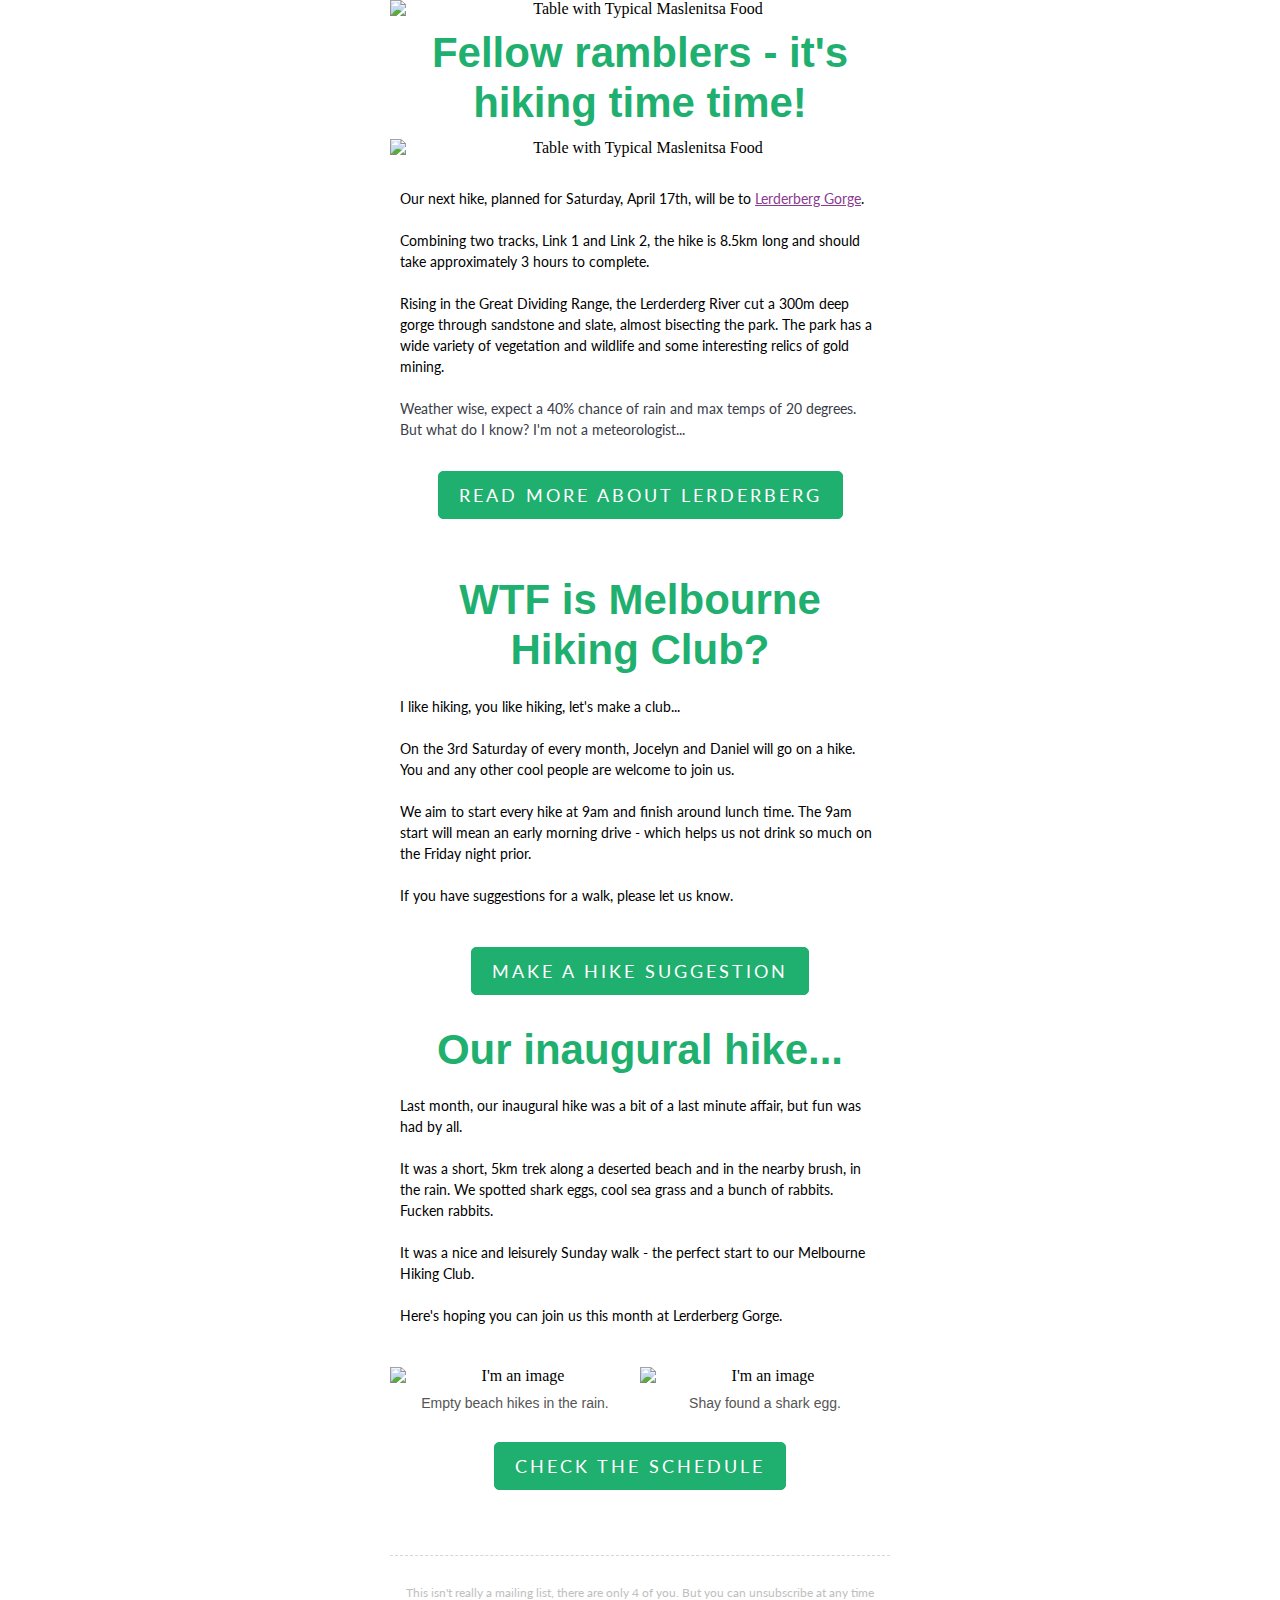
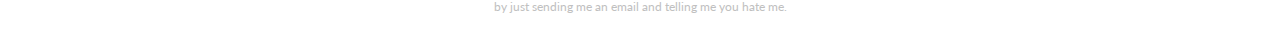
==== hiking-club-template.html @ 8a4d0913 "initial commit" ====
<!DOCTYPE html PUBLIC "-//W3C//DTD XHTML 1.0 Transitional //EN" "http://www.w3.org/TR/xhtml1/DTD/xhtml1-transitional.dtd">

<html xmlns="http://www.w3.org/1999/xhtml" xmlns:o="urn:schemas-microsoft-com:office:office" xmlns:v="urn:schemas-microsoft-com:vml">
<head>
<!--[if gte mso 9]><xml><o:OfficeDocumentSettings><o:AllowPNG/><o:PixelsPerInch>96</o:PixelsPerInch></o:OfficeDocumentSettings></xml><![endif]-->
<meta content="text/html; charset=utf-8" http-equiv="Content-Type"/>
<meta content="width=device-width" name="viewport"/>
<!--[if !mso]><!-->
<meta content="IE=edge" http-equiv="X-UA-Compatible"/>
<!--<![endif]-->
<title></title>
<!--[if !mso]><!-->
<link href="https://fonts.googleapis.com/css?family=Abril+Fatface" rel="stylesheet" type="text/css"/>
<link href="https://fonts.googleapis.com/css?family=Alegreya" rel="stylesheet" type="text/css"/>
<link href="https://fonts.googleapis.com/css?family=Arvo" rel="stylesheet" type="text/css"/>
<link href="https://fonts.googleapis.com/css?family=Cabin" rel="stylesheet" type="text/css"/>
<link href="https://fonts.googleapis.com/css?family=Merriweather" rel="stylesheet" type="text/css"/>
<link href="https://fonts.googleapis.com/css?family=Cormorant+Garamond" rel="stylesheet" type="text/css"/>
<link href="https://fonts.googleapis.com/css?family=Shrikhand" rel="stylesheet" type="text/css"/>
<link href="https://fonts.googleapis.com/css?family=Droid+Serif" rel="stylesheet" type="text/css"/>
<link href="https://fonts.googleapis.com/css?family=Lato" rel="stylesheet" type="text/css"/>
<link href="https://fonts.googleapis.com/css2?family=Satisfy&amp;display=swap" rel="stylesheet" type="text/css"/>
<link href="https://fonts.googleapis.com/css?family=Bitter" rel="stylesheet" type="text/css"/>
<link href="https://fonts.googleapis.com/css?family=Roboto+Slab" rel="stylesheet" type="text/css"/>
<!--<![endif]-->
<style type="text/css">
		body {
			margin: 0;
			padding: 0;
		}

		table,
		td,
		tr {
			vertical-align: top;
			border-collapse: collapse;
		}

		* {
			line-height: inherit;
		}

		a[x-apple-data-detectors=true] {
			color: inherit !important;
			text-decoration: none !important;
		}
	</style>
<style id="media-query" type="text/css">
		@media (max-width: 520px) {

			.block-grid,
			.col {
				min-width: 320px !important;
				max-width: 100% !important;
				display: block !important;
			}

			.block-grid {
				width: 100% !important;
			}

			.col {
				width: 100% !important;
			}

			.col_cont {
				margin: 0 auto;
			}

			img.fullwidth,
			img.fullwidthOnMobile {
				max-width: 100% !important;
			}

			.no-stack .col {
				min-width: 0 !important;
				display: table-cell !important;
			}

			.no-stack.two-up .col {
				width: 50% !important;
			}

			.no-stack .col.num2 {
				width: 16.6% !important;
			}

			.no-stack .col.num3 {
				width: 25% !important;
			}

			.no-stack .col.num4 {
				width: 33% !important;
			}

			.no-stack .col.num5 {
				width: 41.6% !important;
			}

			.no-stack .col.num6 {
				width: 50% !important;
			}

			.no-stack .col.num7 {
				width: 58.3% !important;
			}

			.no-stack .col.num8 {
				width: 66.6% !important;
			}

			.no-stack .col.num9 {
				width: 75% !important;
			}

			.no-stack .col.num10 {
				width: 83.3% !important;
			}

			.video-block {
				max-width: none !important;
			}

			.mobile_hide {
				min-height: 0px;
				max-height: 0px;
				max-width: 0px;
				display: none;
				overflow: hidden;
				font-size: 0px;
			}

			.desktop_hide {
				display: block !important;
				max-height: none !important;
			}
		}
	</style>
<style id="icon-media-query" type="text/css">
		@media (max-width: 520px) {
			.icons-inner {
				text-align: center;
			}

			.icons-inner td {
				margin: 0 auto;
			}
		}
	</style>
</head>
<body class="clean-body" style="margin: 0; padding: 0; -webkit-text-size-adjust: 100%; background-color: #FFFFFF;">
<!--[if IE]><div class="ie-browser"><![endif]-->
<table bgcolor="#FFFFFF" cellpadding="0" cellspacing="0" class="nl-container" role="presentation" style="table-layout: fixed; vertical-align: top; min-width: 320px; border-spacing: 0; border-collapse: collapse; mso-table-lspace: 0pt; mso-table-rspace: 0pt; background-color: #FFFFFF; width: 100%;" valign="top" width="100%">
<tbody>
<tr style="vertical-align: top;" valign="top">
<td style="word-break: break-word; vertical-align: top;" valign="top">
<!--[if (mso)|(IE)]><table width="100%" cellpadding="0" cellspacing="0" border="0"><tr><td align="center" style="background-color:#FFFFFF"><![endif]-->
<div style="background-color:#ffffff;">
<div class="block-grid" style="min-width: 320px; max-width: 500px; overflow-wrap: break-word; word-wrap: break-word; word-break: break-word; Margin: 0 auto; background-color: transparent;">
<div style="border-collapse: collapse;display: table;width: 100%;background-color:transparent;">
<!--[if (mso)|(IE)]><table width="100%" cellpadding="0" cellspacing="0" border="0" style="background-color:#ffffff;"><tr><td align="center"><table cellpadding="0" cellspacing="0" border="0" style="width:500px"><tr class="layout-full-width" style="background-color:transparent"><![endif]-->
<!--[if (mso)|(IE)]><td align="center" width="500" style="background-color:transparent;width:500px; border-top: 0px solid transparent; border-left: 0px solid transparent; border-bottom: 0px solid transparent; border-right: 0px solid transparent;" valign="top"><table width="100%" cellpadding="0" cellspacing="0" border="0"><tr><td style="padding-right: 0px; padding-left: 0px; padding-top:0px; padding-bottom:0px;"><![endif]-->
<div class="col num12" style="min-width: 320px; max-width: 500px; display: table-cell; vertical-align: top; width: 500px;">
<div class="col_cont" style="width:100% !important;">
<!--[if (!mso)&(!IE)]><!-->
<div style="border-top:0px solid transparent; border-left:0px solid transparent; border-bottom:0px solid transparent; border-right:0px solid transparent; padding-top:0px; padding-bottom:0px; padding-right: 0px; padding-left: 0px;">
<!--<![endif]-->
<div align="center" class="img-container center autowidth" style="padding-right: 0px;padding-left: 0px;">
<!--[if mso]><table width="100%" cellpadding="0" cellspacing="0" border="0"><tr style="line-height:0px"><td style="padding-right: 0px;padding-left: 0px;" align="center"><![endif]--><img align="center" alt="Table with Typical Maslenitsa Food" border="0" class="center autowidth" src="images/64b2d874-b4c6-44ac-9b18-9623441b4662.png" style="text-decoration: none; -ms-interpolation-mode: bicubic; height: auto; border: 0; width: 100%; max-width: 500px; display: block;" title="Table with Typical Maslenitsa Food" width="500"/>
<!--[if mso]></td></tr></table><![endif]-->
</div>
<table cellpadding="0" cellspacing="0" role="presentation" style="table-layout: fixed; vertical-align: top; border-spacing: 0; border-collapse: collapse; mso-table-lspace: 0pt; mso-table-rspace: 0pt;" valign="top" width="100%">
<tr style="vertical-align: top;" valign="top">
<td align="center" style="word-break: break-word; vertical-align: top; padding-bottom: 10px; padding-left: 10px; padding-right: 10px; padding-top: 10px; text-align: center; width: 100%;" valign="top" width="100%">
<h1 style="color:#1faf6f;direction:ltr;font-family:'Helvetica Neue', Helvetica, Arial, sans-serif;font-size:42px;font-weight:normal;letter-spacing:normal;line-height:120%;text-align:center;margin-top:0;margin-bottom:0;"><strong>Fellow ramblers - it's hiking time time! </strong></h1>
</td>
</tr>
</table>
<!--[if (!mso)&(!IE)]><!-->
</div>
<!--<![endif]-->
</div>
</div>
<!--[if (mso)|(IE)]></td></tr></table><![endif]-->
<!--[if (mso)|(IE)]></td></tr></table></td></tr></table><![endif]-->
</div>
</div>
</div>
<div style="background-color:#ffffff;">
<div class="block-grid" style="min-width: 320px; max-width: 500px; overflow-wrap: break-word; word-wrap: break-word; word-break: break-word; Margin: 0 auto; background-color: transparent;">
<div style="border-collapse: collapse;display: table;width: 100%;background-color:transparent;">
<!--[if (mso)|(IE)]><table width="100%" cellpadding="0" cellspacing="0" border="0" style="background-color:#ffffff;"><tr><td align="center"><table cellpadding="0" cellspacing="0" border="0" style="width:500px"><tr class="layout-full-width" style="background-color:transparent"><![endif]-->
<!--[if (mso)|(IE)]><td align="center" width="500" style="background-color:transparent;width:500px; border-top: 0px solid transparent; border-left: 0px solid transparent; border-bottom: 0px solid transparent; border-right: 0px solid transparent;" valign="top"><table width="100%" cellpadding="0" cellspacing="0" border="0"><tr><td style="padding-right: 0px; padding-left: 0px; padding-top:0px; padding-bottom:0px;"><![endif]-->
<div class="col num12" style="min-width: 320px; max-width: 500px; display: table-cell; vertical-align: top; width: 500px;">
<div class="col_cont" style="width:100% !important;">
<!--[if (!mso)&(!IE)]><!-->
<div style="border-top:0px solid transparent; border-left:0px solid transparent; border-bottom:0px solid transparent; border-right:0px solid transparent; padding-top:0px; padding-bottom:0px; padding-right: 0px; padding-left: 0px;">
<!--<![endif]-->
<div align="center" class="img-container center autowidth" style="padding-right: 0px;padding-left: 0px;">
<!--[if mso]><table width="100%" cellpadding="0" cellspacing="0" border="0"><tr style="line-height:0px"><td style="padding-right: 0px;padding-left: 0px;" align="center"><![endif]--><img align="center" alt="Table with Typical Maslenitsa Food" border="0" class="center autowidth" src="images/lerderberg.jpeg" style="text-decoration: none; -ms-interpolation-mode: bicubic; height: auto; border: 0; width: 100%; max-width: 500px; display: block;" title="Table with Typical Maslenitsa Food" width="500"/>
<!--[if mso]></td></tr></table><![endif]-->
</div>
<table border="0" cellpadding="0" cellspacing="0" class="divider" role="presentation" style="table-layout: fixed; vertical-align: top; border-spacing: 0; border-collapse: collapse; mso-table-lspace: 0pt; mso-table-rspace: 0pt; min-width: 100%; -ms-text-size-adjust: 100%; -webkit-text-size-adjust: 100%;" valign="top" width="100%">
<tbody>
<tr style="vertical-align: top;" valign="top">
<td class="divider_inner" style="word-break: break-word; vertical-align: top; min-width: 100%; -ms-text-size-adjust: 100%; -webkit-text-size-adjust: 100%; padding-top: 0px; padding-right: 0px; padding-bottom: 0px; padding-left: 0px;" valign="top">
<table align="center" border="0" cellpadding="0" cellspacing="0" class="divider_content" height="20" role="presentation" style="table-layout: fixed; vertical-align: top; border-spacing: 0; border-collapse: collapse; mso-table-lspace: 0pt; mso-table-rspace: 0pt; border-top: 1px solid transparent; height: 20px; width: 100%;" valign="top" width="100%">
<tbody>
<tr style="vertical-align: top;" valign="top">
<td height="20" style="word-break: break-word; vertical-align: top; -ms-text-size-adjust: 100%; -webkit-text-size-adjust: 100%;" valign="top"><span></span></td>
</tr>
</tbody>
</table>
</td>
</tr>
</tbody>
</table>
<!--[if mso]><table width="100%" cellpadding="0" cellspacing="0" border="0"><tr><td style="padding-right: 10px; padding-left: 10px; padding-top: 10px; padding-bottom: 10px; font-family: Tahoma, Verdana, sans-serif"><![endif]-->
<div style="color:#393d47;font-family:'Lato', Tahoma, Verdana, Segoe, sans-serif;line-height:1.5;padding-top:10px;padding-right:10px;padding-bottom:10px;padding-left:10px;">
<div class="txtTinyMce-wrapper" style="line-height: 1.5; font-size: 12px; font-family: 'Lato', Tahoma, Verdana, Segoe, sans-serif; color: #393d47; mso-line-height-alt: 18px;">
<p style="font-size: 14px; line-height: 1.5; word-break: break-word; font-family: 'Lato', Tahoma, Verdana, Segoe, sans-serif; mso-line-height-alt: 21px; margin: 0;"><span style="color: #000000;">Our next hike, planned for Saturday, April 17th, will be to <a href="https://www.trailhiking.com.au/lerderderg-gorge-via-link-tracks-1-and-2/" rel="noopener" style="text-decoration: underline; color: #8a3b8f;" target="_blank">Lerderberg Gorge</a>.</span></p>
<p style="font-size: 14px; line-height: 1.5; word-break: break-word; font-family: 'Lato', Tahoma, Verdana, Segoe, sans-serif; mso-line-height-alt: 21px; margin: 0;"> </p>
<p style="font-size: 14px; line-height: 1.5; word-break: break-word; font-family: 'Lato', Tahoma, Verdana, Segoe, sans-serif; mso-line-height-alt: 21px; margin: 0;"><span style="color: #000000;">Combining two tracks, Link 1 and Link 2, the hike is 8.5km long and should take approximately 3 hours to complete.</span></p>
<p style="font-size: 14px; line-height: 1.5; word-break: break-word; font-family: 'Lato', Tahoma, Verdana, Segoe, sans-serif; mso-line-height-alt: 21px; margin: 0;"> </p>
<p style="font-size: 14px; line-height: 1.5; word-break: break-word; font-family: 'Lato', Tahoma, Verdana, Segoe, sans-serif; mso-line-height-alt: 21px; margin: 0;"><span style="color: #000000;">Rising in the Great Dividing Range, the Lerderderg River cut a 300m deep gorge through sandstone and slate, almost bisecting the park. The park has a wide variety of vegetation and wildlife and some interesting relics of gold mining.</span></p>
<p style="font-size: 14px; line-height: 1.5; word-break: break-word; font-family: 'Lato', Tahoma, Verdana, Segoe, sans-serif; mso-line-height-alt: 21px; margin: 0;"> </p>
<p style="font-size: 14px; line-height: 1.5; word-break: break-word; font-family: 'Lato', Tahoma, Verdana, Segoe, sans-serif; mso-line-height-alt: 21px; margin: 0;">Weather wise, expect a 40% chance of rain and max temps of 20 degrees. But what do I know? I'm not a meteorologist...</p>
</div>
</div>
<!--[if mso]></td></tr></table><![endif]-->
<table border="0" cellpadding="0" cellspacing="0" class="divider" role="presentation" style="table-layout: fixed; vertical-align: top; border-spacing: 0; border-collapse: collapse; mso-table-lspace: 0pt; mso-table-rspace: 0pt; min-width: 100%; -ms-text-size-adjust: 100%; -webkit-text-size-adjust: 100%;" valign="top" width="100%">
<tbody>
<tr style="vertical-align: top;" valign="top">
<td class="divider_inner" style="word-break: break-word; vertical-align: top; min-width: 100%; -ms-text-size-adjust: 100%; -webkit-text-size-adjust: 100%; padding-top: 0px; padding-right: 0px; padding-bottom: 0px; padding-left: 0px;" valign="top">
<table align="center" border="0" cellpadding="0" cellspacing="0" class="divider_content" height="10" role="presentation" style="table-layout: fixed; vertical-align: top; border-spacing: 0; border-collapse: collapse; mso-table-lspace: 0pt; mso-table-rspace: 0pt; border-top: 1px solid transparent; height: 10px; width: 100%;" valign="top" width="100%">
<tbody>
<tr style="vertical-align: top;" valign="top">
<td height="10" style="word-break: break-word; vertical-align: top; -ms-text-size-adjust: 100%; -webkit-text-size-adjust: 100%;" valign="top"><span></span></td>
</tr>
</tbody>
</table>
</td>
</tr>
</tbody>
</table>
<div align="center" class="button-container" style="padding-top:10px;padding-right:10px;padding-bottom:15px;padding-left:10px;">
<!--[if mso]><table width="100%" cellpadding="0" cellspacing="0" border="0" style="border-spacing: 0; border-collapse: collapse; mso-table-lspace:0pt; mso-table-rspace:0pt;"><tr><td style="padding-top: 10px; padding-right: 10px; padding-bottom: 15px; padding-left: 10px" align="center"><v:roundrect xmlns:v="urn:schemas-microsoft-com:vml" xmlns:w="urn:schemas-microsoft-com:office:word" href="https://www.trailhiking.com.au/lerderderg-gorge-via-link-tracks-1-and-2/" style="height:36pt;width:324.75pt;v-text-anchor:middle;" arcsize="11%" strokeweight="0.75pt" strokecolor="#1faf6f" fillcolor="#1faf6f"><w:anchorlock/><v:textbox inset="0,0,0,0"><center style="color:#ffffff; font-family:Tahoma, Verdana, sans-serif; font-size:18px"><![endif]--><a href="https://www.trailhiking.com.au/lerderderg-gorge-via-link-tracks-1-and-2/" style="-webkit-text-size-adjust: none; text-decoration: none; display: inline-block; color: #ffffff; background-color: #1faf6f; border-radius: 5px; -webkit-border-radius: 5px; -moz-border-radius: 5px; width: auto; width: auto; border-top: 1px solid #1faf6f; border-right: 1px solid #1faf6f; border-bottom: 1px solid #1faf6f; border-left: 1px solid #1faf6f; padding-top: 5px; padding-bottom: 5px; font-family: 'Lato', Tahoma, Verdana, Segoe, sans-serif; text-align: center; mso-border-alt: none; word-break: keep-all;" target="_blank"><span style="padding-left:20px;padding-right:20px;font-size:18px;display:inline-block;letter-spacing:3px;"><span style="font-size: 16px; line-height: 2; word-break: break-word; font-family: 'Lato', Tahoma, Verdana, Segoe, sans-serif; mso-line-height-alt: 32px;"><span data-mce-style="font-size: 18px; line-height: 36px;" style="font-size: 18px; line-height: 36px;">READ MORE ABOUT LERDERBERG</span></span></span></a>
<!--[if mso]></center></v:textbox></v:roundrect></td></tr></table><![endif]-->
</div>
<table border="0" cellpadding="0" cellspacing="0" class="divider" role="presentation" style="table-layout: fixed; vertical-align: top; border-spacing: 0; border-collapse: collapse; mso-table-lspace: 0pt; mso-table-rspace: 0pt; min-width: 100%; -ms-text-size-adjust: 100%; -webkit-text-size-adjust: 100%;" valign="top" width="100%">
<tbody>
<tr style="vertical-align: top;" valign="top">
<td class="divider_inner" style="word-break: break-word; vertical-align: top; min-width: 100%; -ms-text-size-adjust: 100%; -webkit-text-size-adjust: 100%; padding-top: 0px; padding-right: 0px; padding-bottom: 0px; padding-left: 0px;" valign="top">
<table align="center" border="0" cellpadding="0" cellspacing="0" class="divider_content" height="30" role="presentation" style="table-layout: fixed; vertical-align: top; border-spacing: 0; border-collapse: collapse; mso-table-lspace: 0pt; mso-table-rspace: 0pt; border-top: 1px solid transparent; height: 30px; width: 100%;" valign="top" width="100%">
<tbody>
<tr style="vertical-align: top;" valign="top">
<td height="30" style="word-break: break-word; vertical-align: top; -ms-text-size-adjust: 100%; -webkit-text-size-adjust: 100%;" valign="top"><span></span></td>
</tr>
</tbody>
</table>
</td>
</tr>
</tbody>
</table>
<table cellpadding="0" cellspacing="0" role="presentation" style="table-layout: fixed; vertical-align: top; border-spacing: 0; border-collapse: collapse; mso-table-lspace: 0pt; mso-table-rspace: 0pt;" valign="top" width="100%">
<tr style="vertical-align: top;" valign="top">
<td align="center" style="word-break: break-word; vertical-align: top; padding-bottom: 10px; padding-left: 10px; padding-right: 10px; padding-top: 10px; text-align: center; width: 100%;" valign="top" width="100%">
<h1 style="color:#1faf6f;direction:ltr;font-family:'Helvetica Neue', Helvetica, Arial, sans-serif;font-size:42px;font-weight:normal;letter-spacing:normal;line-height:120%;text-align:center;margin-top:0;margin-bottom:0;"><strong>WTF is Melbourne Hiking Club?</strong></h1>
</td>
</tr>
</table>
<!--[if mso]><table width="100%" cellpadding="0" cellspacing="0" border="0"><tr><td style="padding-right: 10px; padding-left: 10px; padding-top: 10px; padding-bottom: 10px; font-family: Tahoma, Verdana, sans-serif"><![endif]-->
<div style="color:#393d47;font-family:'Lato', Tahoma, Verdana, Segoe, sans-serif;line-height:1.5;padding-top:10px;padding-right:10px;padding-bottom:10px;padding-left:10px;">
<div class="txtTinyMce-wrapper" style="line-height: 1.5; font-size: 12px; font-family: 'Lato', Tahoma, Verdana, Segoe, sans-serif; color: #393d47; mso-line-height-alt: 18px;">
<p style="font-size: 14px; line-height: 1.5; word-break: break-word; font-family: 'Lato', Tahoma, Verdana, Segoe, sans-serif; mso-line-height-alt: 21px; margin: 0;"><span style="color: #000000;">I like hiking, you like hiking, let's make a club...</span></p>
<p style="font-size: 14px; line-height: 1.5; word-break: break-word; font-family: 'Lato', Tahoma, Verdana, Segoe, sans-serif; mso-line-height-alt: 21px; margin: 0;"> </p>
<p style="font-size: 14px; line-height: 1.5; word-break: break-word; font-family: 'Lato', Tahoma, Verdana, Segoe, sans-serif; mso-line-height-alt: 21px; margin: 0;"><span style="color: #000000;">On the 3rd Saturday of every month, Jocelyn and Daniel will go on a hike. You and any other cool people are welcome to join us.</span></p>
<p style="font-size: 14px; line-height: 1.5; word-break: break-word; font-family: 'Lato', Tahoma, Verdana, Segoe, sans-serif; mso-line-height-alt: 21px; margin: 0;"> </p>
<p style="font-size: 14px; line-height: 1.5; word-break: break-word; font-family: 'Lato', Tahoma, Verdana, Segoe, sans-serif; mso-line-height-alt: 21px; margin: 0;"><span style="color: #000000;">We aim to start every hike at 9am and finish around lunch time. The 9am start will mean an early morning drive - which helps us not drink so much on the Friday night prior.</span></p>
<p style="font-size: 14px; line-height: 1.5; word-break: break-word; font-family: 'Lato', Tahoma, Verdana, Segoe, sans-serif; mso-line-height-alt: 21px; margin: 0;"> </p>
<p style="font-size: 14px; line-height: 1.5; word-break: break-word; font-family: 'Lato', Tahoma, Verdana, Segoe, sans-serif; mso-line-height-alt: 21px; margin: 0;"><span style="color: #000000;">If you have suggestions for a walk, please let us know.</span></p>
<p style="font-size: 14px; line-height: 1.5; word-break: break-word; font-family: 'Lato', Tahoma, Verdana, Segoe, sans-serif; mso-line-height-alt: 21px; margin: 0;"> </p>
</div>
</div>
<!--[if mso]></td></tr></table><![endif]-->
<div align="center" class="button-container" style="padding-top:10px;padding-right:10px;padding-bottom:15px;padding-left:10px;">
<!--[if mso]><table width="100%" cellpadding="0" cellspacing="0" border="0" style="border-spacing: 0; border-collapse: collapse; mso-table-lspace:0pt; mso-table-rspace:0pt;"><tr><td style="padding-top: 10px; padding-right: 10px; padding-bottom: 15px; padding-left: 10px" align="center"><v:roundrect xmlns:v="urn:schemas-microsoft-com:vml" xmlns:w="urn:schemas-microsoft-com:office:word" href="https://paper.dropbox.com/doc/Hiking-Club-Suggestion-Box--BIipJe_ki1huC5zxyJhMMz0gAg-0NVGrHjzjVaWtrzDNfEpu" style="height:36pt;width:276pt;v-text-anchor:middle;" arcsize="11%" strokeweight="0.75pt" strokecolor="#1faf6f" fillcolor="#1faf6f"><w:anchorlock/><v:textbox inset="0,0,0,0"><center style="color:#ffffff; font-family:Tahoma, Verdana, sans-serif; font-size:18px"><![endif]--><a href="https://paper.dropbox.com/doc/Hiking-Club-Suggestion-Box--BIipJe_ki1huC5zxyJhMMz0gAg-0NVGrHjzjVaWtrzDNfEpu" style="-webkit-text-size-adjust: none; text-decoration: none; display: inline-block; color: #ffffff; background-color: #1faf6f; border-radius: 5px; -webkit-border-radius: 5px; -moz-border-radius: 5px; width: auto; width: auto; border-top: 1px solid #1faf6f; border-right: 1px solid #1faf6f; border-bottom: 1px solid #1faf6f; border-left: 1px solid #1faf6f; padding-top: 5px; padding-bottom: 5px; font-family: 'Lato', Tahoma, Verdana, Segoe, sans-serif; text-align: center; mso-border-alt: none; word-break: keep-all;" target="_blank"><span style="padding-left:20px;padding-right:20px;font-size:18px;display:inline-block;letter-spacing:3px;"><span style="font-size: 16px; line-height: 2; word-break: break-word; font-family: 'Lato', Tahoma, Verdana, Segoe, sans-serif; mso-line-height-alt: 32px;"><span data-mce-style="font-size: 18px; line-height: 36px;" style="font-size: 18px; line-height: 36px;">MAKE A HIKE SUGGESTION</span></span></span></a>
<!--[if mso]></center></v:textbox></v:roundrect></td></tr></table><![endif]-->
</div>
<!--[if (!mso)&(!IE)]><!-->
</div>
<!--<![endif]-->
</div>
</div>
<!--[if (mso)|(IE)]></td></tr></table><![endif]-->
<!--[if (mso)|(IE)]></td></tr></table></td></tr></table><![endif]-->
</div>
</div>
</div>
<div style="background-color:transparent;">
<div class="block-grid" style="min-width: 320px; max-width: 500px; overflow-wrap: break-word; word-wrap: break-word; word-break: break-word; Margin: 0 auto; background-color: transparent;">
<div style="border-collapse: collapse;display: table;width: 100%;background-color:transparent;">
<!--[if (mso)|(IE)]><table width="100%" cellpadding="0" cellspacing="0" border="0" style="background-color:transparent;"><tr><td align="center"><table cellpadding="0" cellspacing="0" border="0" style="width:500px"><tr class="layout-full-width" style="background-color:transparent"><![endif]-->
<!--[if (mso)|(IE)]><td align="center" width="500" style="background-color:transparent;width:500px; border-top: 0px solid transparent; border-left: 0px solid transparent; border-bottom: 0px solid transparent; border-right: 0px solid transparent;" valign="top"><table width="100%" cellpadding="0" cellspacing="0" border="0"><tr><td style="padding-right: 0px; padding-left: 0px; padding-top:5px; padding-bottom:5px;"><![endif]-->
<div class="col num12" style="min-width: 320px; max-width: 500px; display: table-cell; vertical-align: top; width: 500px;">
<div class="col_cont" style="width:100% !important;">
<!--[if (!mso)&(!IE)]><!-->
<div style="border-top:0px solid transparent; border-left:0px solid transparent; border-bottom:0px solid transparent; border-right:0px solid transparent; padding-top:5px; padding-bottom:5px; padding-right: 0px; padding-left: 0px;">
<!--<![endif]-->
<table cellpadding="0" cellspacing="0" role="presentation" style="table-layout: fixed; vertical-align: top; border-spacing: 0; border-collapse: collapse; mso-table-lspace: 0pt; mso-table-rspace: 0pt;" valign="top" width="100%">
<tr style="vertical-align: top;" valign="top">
<td align="center" style="word-break: break-word; vertical-align: top; padding-bottom: 10px; padding-left: 10px; padding-right: 10px; padding-top: 10px; text-align: center; width: 100%;" valign="top" width="100%">
<h1 style="color:#1faf6f;direction:ltr;font-family:'Helvetica Neue', Helvetica, Arial, sans-serif;font-size:42px;font-weight:normal;letter-spacing:normal;line-height:120%;text-align:center;margin-top:0;margin-bottom:0;"><strong>Our inaugural hike...</strong></h1>
</td>
</tr>
</table>
<!--[if mso]><table width="100%" cellpadding="0" cellspacing="0" border="0"><tr><td style="padding-right: 10px; padding-left: 10px; padding-top: 10px; padding-bottom: 10px; font-family: Tahoma, Verdana, sans-serif"><![endif]-->
<div style="color:#393d47;font-family:'Lato', Tahoma, Verdana, Segoe, sans-serif;line-height:1.5;padding-top:10px;padding-right:10px;padding-bottom:10px;padding-left:10px;">
<div class="txtTinyMce-wrapper" style="line-height: 1.5; font-size: 12px; font-family: 'Lato', Tahoma, Verdana, Segoe, sans-serif; color: #393d47; mso-line-height-alt: 18px;">
<p style="font-size: 14px; line-height: 1.5; word-break: break-word; font-family: 'Lato', Tahoma, Verdana, Segoe, sans-serif; mso-line-height-alt: 21px; margin: 0;"><span style="color: #000000;">Last month, our inaugural hike was a bit of a last minute affair, but fun was had by all.</span></p>
<p style="font-size: 14px; line-height: 1.5; word-break: break-word; font-family: 'Lato', Tahoma, Verdana, Segoe, sans-serif; mso-line-height-alt: 21px; margin: 0;"> </p>
<p style="font-size: 14px; line-height: 1.5; word-break: break-word; font-family: 'Lato', Tahoma, Verdana, Segoe, sans-serif; mso-line-height-alt: 21px; margin: 0;"><span style="color: #000000;">It was a short, 5km trek along a deserted beach and in the nearby brush, in the rain. We spotted shark eggs, cool sea grass and a bunch of rabbits. Fucken rabbits.</span></p>
<p style="font-size: 14px; line-height: 1.5; word-break: break-word; font-family: 'Lato', Tahoma, Verdana, Segoe, sans-serif; mso-line-height-alt: 21px; margin: 0;"> </p>
<p style="font-size: 14px; line-height: 1.5; word-break: break-word; font-family: 'Lato', Tahoma, Verdana, Segoe, sans-serif; mso-line-height-alt: 21px; margin: 0;"><span style="color: #000000;">It was a nice and leisurely Sunday walk - the perfect start to our Melbourne Hiking Club.</span></p>
<p style="font-size: 14px; line-height: 1.5; word-break: break-word; font-family: 'Lato', Tahoma, Verdana, Segoe, sans-serif; mso-line-height-alt: 21px; margin: 0;"> </p>
<p style="font-size: 14px; line-height: 1.5; word-break: break-word; font-family: 'Lato', Tahoma, Verdana, Segoe, sans-serif; mso-line-height-alt: 21px; margin: 0;"><span style="color: #000000;">Here's hoping you can join us this month at Lerderberg Gorge.</span></p>
<p style="font-size: 14px; line-height: 1.5; word-break: break-word; font-family: 'Lato', Tahoma, Verdana, Segoe, sans-serif; mso-line-height-alt: 21px; margin: 0;"> </p>
</div>
</div>
<!--[if mso]></td></tr></table><![endif]-->
<!--[if (!mso)&(!IE)]><!-->
</div>
<!--<![endif]-->
</div>
</div>
<!--[if (mso)|(IE)]></td></tr></table><![endif]-->
<!--[if (mso)|(IE)]></td></tr></table></td></tr></table><![endif]-->
</div>
</div>
</div>
<div style="background-color:transparent;">
<div class="block-grid two-up" style="min-width: 320px; max-width: 500px; overflow-wrap: break-word; word-wrap: break-word; word-break: break-word; Margin: 0 auto; background-color: transparent;">
<div style="border-collapse: collapse;display: table;width: 100%;background-color:transparent;">
<!--[if (mso)|(IE)]><table width="100%" cellpadding="0" cellspacing="0" border="0" style="background-color:transparent;"><tr><td align="center"><table cellpadding="0" cellspacing="0" border="0" style="width:500px"><tr class="layout-full-width" style="background-color:transparent"><![endif]-->
<!--[if (mso)|(IE)]><td align="center" width="250" style="background-color:transparent;width:250px; border-top: 0px solid transparent; border-left: 0px solid transparent; border-bottom: 0px solid transparent; border-right: 0px solid transparent;" valign="top"><table width="100%" cellpadding="0" cellspacing="0" border="0"><tr><td style="padding-right: 0px; padding-left: 0px; padding-top:5px; padding-bottom:5px;"><![endif]-->
<div class="col num6" style="display: table-cell; vertical-align: top; max-width: 320px; min-width: 246px; width: 250px;">
<div class="col_cont" style="width:100% !important;">
<!--[if (!mso)&(!IE)]><!-->
<div style="border-top:0px solid transparent; border-left:0px solid transparent; border-bottom:0px solid transparent; border-right:0px solid transparent; padding-top:5px; padding-bottom:5px; padding-right: 0px; padding-left: 0px;">
<!--<![endif]-->
<div align="center" class="img-container center autowidth" style="padding-right: 0px;padding-left: 0px;">
<!--[if mso]><table width="100%" cellpadding="0" cellspacing="0" border="0"><tr style="line-height:0px"><td style="padding-right: 0px;padding-left: 0px;" align="center"><![endif]--><img align="center" alt="I'm an image" border="0" class="center autowidth" src="images/IMG_8985.jpg" style="text-decoration: none; -ms-interpolation-mode: bicubic; height: auto; border: 0; width: 100%; max-width: 250px; display: block;" title="I'm an image" width="250"/>
<!--[if mso]></td></tr></table><![endif]-->
</div>
<!--[if mso]><table width="100%" cellpadding="0" cellspacing="0" border="0"><tr><td style="padding-right: 10px; padding-left: 10px; padding-top: 10px; padding-bottom: 10px; font-family: Arial, sans-serif"><![endif]-->
<div style="color:#555555;font-family:Arial, Helvetica Neue, Helvetica, sans-serif;line-height:1.2;padding-top:10px;padding-right:10px;padding-bottom:10px;padding-left:10px;">
<div class="txtTinyMce-wrapper" style="line-height: 1.2; font-size: 12px; font-family: Arial, Helvetica Neue, Helvetica, sans-serif; color: #555555; mso-line-height-alt: 14px;">
<p style="font-size: 14px; line-height: 1.2; text-align: center; word-break: break-word; font-family: Arial, Helvetica Neue, Helvetica, sans-serif; mso-line-height-alt: 17px; margin: 0;">Empty beach hikes in the rain.</p>
</div>
</div>
<!--[if mso]></td></tr></table><![endif]-->
<!--[if (!mso)&(!IE)]><!-->
</div>
<!--<![endif]-->
</div>
</div>
<!--[if (mso)|(IE)]></td></tr></table><![endif]-->
<!--[if (mso)|(IE)]></td><td align="center" width="250" style="background-color:transparent;width:250px; border-top: 0px solid transparent; border-left: 0px solid transparent; border-bottom: 0px solid transparent; border-right: 0px solid transparent;" valign="top"><table width="100%" cellpadding="0" cellspacing="0" border="0"><tr><td style="padding-right: 0px; padding-left: 0px; padding-top:5px; padding-bottom:5px;"><![endif]-->
<div class="col num6" style="display: table-cell; vertical-align: top; max-width: 320px; min-width: 246px; width: 250px;">
<div class="col_cont" style="width:100% !important;">
<!--[if (!mso)&(!IE)]><!-->
<div style="border-top:0px solid transparent; border-left:0px solid transparent; border-bottom:0px solid transparent; border-right:0px solid transparent; padding-top:5px; padding-bottom:5px; padding-right: 0px; padding-left: 0px;">
<!--<![endif]-->
<div align="center" class="img-container center autowidth" style="padding-right: 0px;padding-left: 0px;">
<!--[if mso]><table width="100%" cellpadding="0" cellspacing="0" border="0"><tr style="line-height:0px"><td style="padding-right: 0px;padding-left: 0px;" align="center"><![endif]--><img align="center" alt="I'm an image" border="0" class="center autowidth" src="images/c25d6333-d208-43e6-b93a-3c0dde3a2f38.jpg" style="text-decoration: none; -ms-interpolation-mode: bicubic; height: auto; border: 0; width: 100%; max-width: 250px; display: block;" title="I'm an image" width="250"/>
<!--[if mso]></td></tr></table><![endif]-->
</div>
<!--[if mso]><table width="100%" cellpadding="0" cellspacing="0" border="0"><tr><td style="padding-right: 10px; padding-left: 10px; padding-top: 10px; padding-bottom: 10px; font-family: Arial, sans-serif"><![endif]-->
<div style="color:#555555;font-family:Arial, Helvetica Neue, Helvetica, sans-serif;line-height:1.2;padding-top:10px;padding-right:10px;padding-bottom:10px;padding-left:10px;">
<div class="txtTinyMce-wrapper" style="line-height: 1.2; font-size: 12px; font-family: Arial, Helvetica Neue, Helvetica, sans-serif; color: #555555; mso-line-height-alt: 14px;">
<p style="font-size: 14px; line-height: 1.2; text-align: center; word-break: break-word; font-family: Arial, Helvetica Neue, Helvetica, sans-serif; mso-line-height-alt: 17px; margin: 0;">Shay found a shark egg.</p>
</div>
</div>
<!--[if mso]></td></tr></table><![endif]-->
<!--[if (!mso)&(!IE)]><!-->
</div>
<!--<![endif]-->
</div>
</div>
<!--[if (mso)|(IE)]></td></tr></table><![endif]-->
<!--[if (mso)|(IE)]></td></tr></table></td></tr></table><![endif]-->
</div>
</div>
</div>
<div style="background-color:transparent;">
<div class="block-grid" style="min-width: 320px; max-width: 500px; overflow-wrap: break-word; word-wrap: break-word; word-break: break-word; Margin: 0 auto; background-color: transparent;">
<div style="border-collapse: collapse;display: table;width: 100%;background-color:transparent;">
<!--[if (mso)|(IE)]><table width="100%" cellpadding="0" cellspacing="0" border="0" style="background-color:transparent;"><tr><td align="center"><table cellpadding="0" cellspacing="0" border="0" style="width:500px"><tr class="layout-full-width" style="background-color:transparent"><![endif]-->
<!--[if (mso)|(IE)]><td align="center" width="500" style="background-color:transparent;width:500px; border-top: 0px solid transparent; border-left: 0px solid transparent; border-bottom: 0px solid transparent; border-right: 0px solid transparent;" valign="top"><table width="100%" cellpadding="0" cellspacing="0" border="0"><tr><td style="padding-right: 0px; padding-left: 0px; padding-top:5px; padding-bottom:5px;"><![endif]-->
<div class="col num12" style="min-width: 320px; max-width: 500px; display: table-cell; vertical-align: top; width: 500px;">
<div class="col_cont" style="width:100% !important;">
<!--[if (!mso)&(!IE)]><!-->
<div style="border-top:0px solid transparent; border-left:0px solid transparent; border-bottom:0px solid transparent; border-right:0px solid transparent; padding-top:5px; padding-bottom:5px; padding-right: 0px; padding-left: 0px;">
<!--<![endif]-->
<div align="center" class="button-container" style="padding-top:10px;padding-right:10px;padding-bottom:15px;padding-left:10px;">
<!--[if mso]><table width="100%" cellpadding="0" cellspacing="0" border="0" style="border-spacing: 0; border-collapse: collapse; mso-table-lspace:0pt; mso-table-rspace:0pt;"><tr><td style="padding-top: 10px; padding-right: 10px; padding-bottom: 15px; padding-left: 10px" align="center"><v:roundrect xmlns:v="urn:schemas-microsoft-com:vml" xmlns:w="urn:schemas-microsoft-com:office:word" href="https://paper.dropbox.com/doc/Hiking-Club-Schedule--BIjLqLYAj8XClHucNd4o8jurAg-4kQMQRwyTDLX3sJEEMVQ4" style="height:36pt;width:240pt;v-text-anchor:middle;" arcsize="11%" strokeweight="0.75pt" strokecolor="#1faf6f" fillcolor="#1faf6f"><w:anchorlock/><v:textbox inset="0,0,0,0"><center style="color:#ffffff; font-family:Tahoma, Verdana, sans-serif; font-size:18px"><![endif]--><a href="https://paper.dropbox.com/doc/Hiking-Club-Schedule--BIjLqLYAj8XClHucNd4o8jurAg-4kQMQRwyTDLX3sJEEMVQ4" style="-webkit-text-size-adjust: none; text-decoration: none; display: inline-block; color: #ffffff; background-color: #1faf6f; border-radius: 5px; -webkit-border-radius: 5px; -moz-border-radius: 5px; width: auto; width: auto; border-top: 1px solid #1faf6f; border-right: 1px solid #1faf6f; border-bottom: 1px solid #1faf6f; border-left: 1px solid #1faf6f; padding-top: 5px; padding-bottom: 5px; font-family: 'Lato', Tahoma, Verdana, Segoe, sans-serif; text-align: center; mso-border-alt: none; word-break: keep-all;" target="_blank"><span style="padding-left:20px;padding-right:20px;font-size:18px;display:inline-block;letter-spacing:3px;"><span style="font-size: 16px; line-height: 2; word-break: break-word; font-family: 'Lato', Tahoma, Verdana, Segoe, sans-serif; mso-line-height-alt: 32px;"><span data-mce-style="font-size: 18px; line-height: 36px;" style="font-size: 18px; line-height: 36px;">CHECK THE SCHEDULE</span></span></span></a>
<!--[if mso]></center></v:textbox></v:roundrect></td></tr></table><![endif]-->
</div>
<!--[if (!mso)&(!IE)]><!-->
</div>
<!--<![endif]-->
</div>
</div>
<!--[if (mso)|(IE)]></td></tr></table><![endif]-->
<!--[if (mso)|(IE)]></td></tr></table></td></tr></table><![endif]-->
</div>
</div>
</div>
<div style="background-color:#ffffff;">
<div class="block-grid" style="min-width: 320px; max-width: 500px; overflow-wrap: break-word; word-wrap: break-word; word-break: break-word; Margin: 0 auto; background-color: transparent;">
<div style="border-collapse: collapse;display: table;width: 100%;background-color:transparent;">
<!--[if (mso)|(IE)]><table width="100%" cellpadding="0" cellspacing="0" border="0" style="background-color:#ffffff;"><tr><td align="center"><table cellpadding="0" cellspacing="0" border="0" style="width:500px"><tr class="layout-full-width" style="background-color:transparent"><![endif]-->
<!--[if (mso)|(IE)]><td align="center" width="500" style="background-color:transparent;width:500px; border-top: 0px solid transparent; border-left: 0px solid transparent; border-bottom: 0px solid transparent; border-right: 0px solid transparent;" valign="top"><table width="100%" cellpadding="0" cellspacing="0" border="0"><tr><td style="padding-right: 0px; padding-left: 0px; padding-top:5px; padding-bottom:5px;"><![endif]-->
<div class="col num12" style="min-width: 320px; max-width: 500px; display: table-cell; vertical-align: top; width: 500px;">
<div class="col_cont" style="width:100% !important;">
<!--[if (!mso)&(!IE)]><!-->
<div style="border-top:0px solid transparent; border-left:0px solid transparent; border-bottom:0px solid transparent; border-right:0px solid transparent; padding-top:5px; padding-bottom:5px; padding-right: 0px; padding-left: 0px;">
<!--<![endif]-->
<div style="font-size:16px;text-align:center;font-family:Arial, Helvetica Neue, Helvetica, sans-serif">
<div style="margin-top: 40px;border-top:1px dashed #D6D6D6;margin-bottom: 20px;"></div>
</div>
<!--[if mso]><table width="100%" cellpadding="0" cellspacing="0" border="0"><tr><td style="padding-right: 10px; padding-left: 10px; padding-top: 10px; padding-bottom: 10px; font-family: Tahoma, Verdana, sans-serif"><![endif]-->
<div style="color:#c0c0c0;font-family:'Lato', Tahoma, Verdana, Segoe, sans-serif;line-height:1.2;padding-top:10px;padding-right:10px;padding-bottom:10px;padding-left:10px;">
<div class="txtTinyMce-wrapper" style="line-height: 1.2; font-size: 12px; font-family: 'Lato', Tahoma, Verdana, Segoe, sans-serif; color: #c0c0c0; mso-line-height-alt: 14px;">
<p style="font-size: 12px; line-height: 1.2; text-align: center; word-break: break-word; font-family: 'Lato', Tahoma, Verdana, Segoe, sans-serif; mso-line-height-alt: 14px; margin: 0;"><span style="color: #c0c0c0;">This isn't really a mailing list, there are only 4 of you. But you can unsubscribe at any time by just sending me an email and telling me you hate me.</span></p>
</div>
</div>
<!--[if mso]></td></tr></table><![endif]-->
<!--[if (!mso)&(!IE)]><!-->
</div>
<!--<![endif]-->
</div>
</div>
<!--[if (mso)|(IE)]></td></tr></table><![endif]-->
<!--[if (mso)|(IE)]></td></tr></table></td></tr></table><![endif]-->
</div>
</div>
</div>
<div style="background-color:transparent;">
<div class="block-grid" style="min-width: 320px; max-width: 500px; overflow-wrap: break-word; word-wrap: break-word; word-break: break-word; Margin: 0 auto; background-color: transparent;">
<div style="border-collapse: collapse;display: table;width: 100%;background-color:transparent;">
<!--[if (mso)|(IE)]><table width="100%" cellpadding="0" cellspacing="0" border="0" style="background-color:transparent;"><tr><td align="center"><table cellpadding="0" cellspacing="0" border="0" style="width:500px"><tr class="layout-full-width" style="background-color:transparent"><![endif]-->
<!--[if (mso)|(IE)]><td align="center" width="500" style="background-color:transparent;width:500px; border-top: 0px solid transparent; border-left: 0px solid transparent; border-bottom: 0px solid transparent; border-right: 0px solid transparent;" valign="top"><table width="100%" cellpadding="0" cellspacing="0" border="0"><tr><td style="padding-right: 0px; padding-left: 0px; padding-top:5px; padding-bottom:5px;"><![endif]-->
<div class="col num12" style="min-width: 320px; max-width: 500px; display: table-cell; vertical-align: top; width: 500px;">
<div class="col_cont" style="width:100% !important;">
<!--[if (!mso)&(!IE)]><!-->
<div style="border-top:0px solid transparent; border-left:0px solid transparent; border-bottom:0px solid transparent; border-right:0px solid transparent; padding-top:5px; padding-bottom:5px; padding-right: 0px; padding-left: 0px;">
<!--<![endif]-->
<!--[if (!mso)&(!IE)]><!-->
</div>
<!--<![endif]-->
</div>
</div>
<!--[if (mso)|(IE)]></td></tr></table><![endif]-->
<!--[if (mso)|(IE)]></td></tr></table></td></tr></table><![endif]-->
</div>
</div>
</div>
<!--[if (mso)|(IE)]></td></tr></table><![endif]-->
</td>
</tr>
</tbody>
</table>
<!--[if (IE)]></div><![endif]-->
</body>
</html>
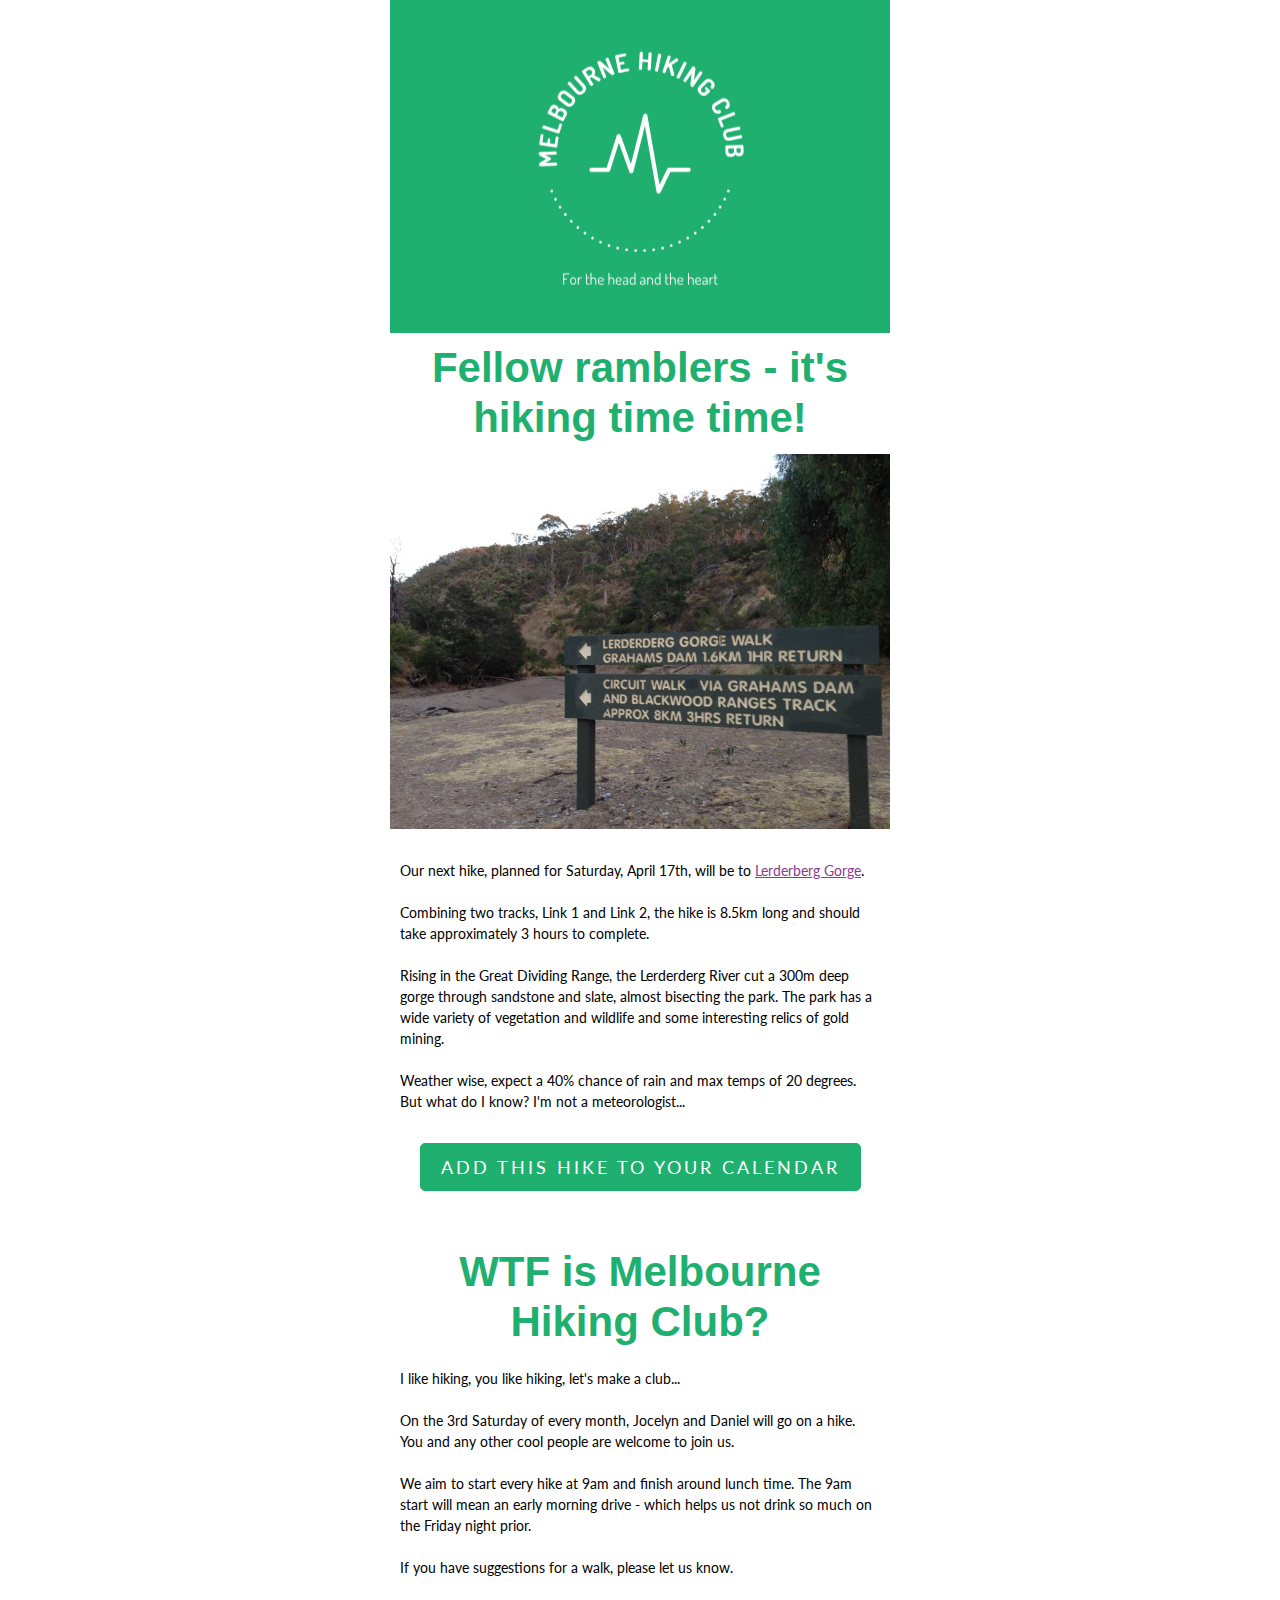
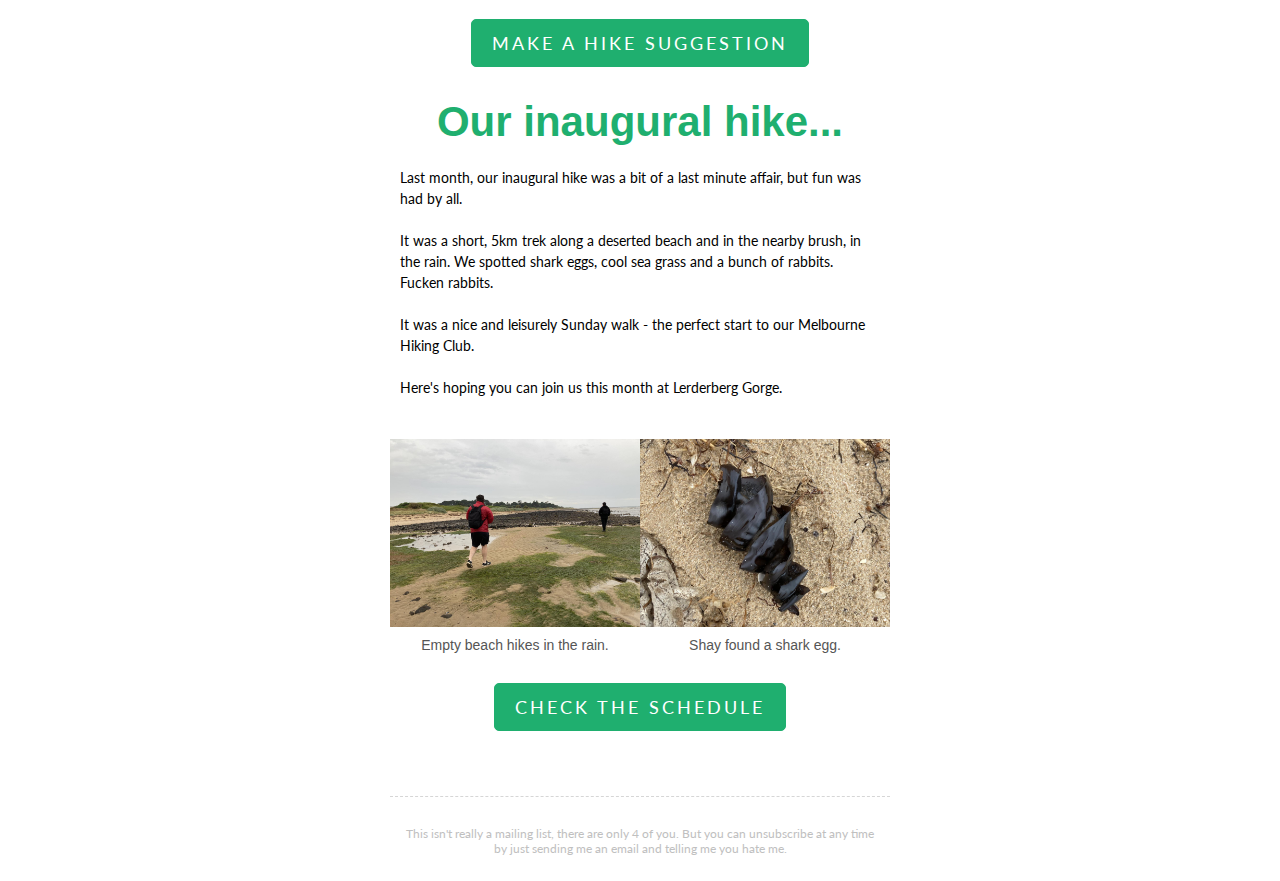
==== commit f8d1f097: "updated links and event" ====
--- a/hiking-club-template.html
+++ b/hiking-club-template.html
@@ -166,7 +166,7 @@
 <div style="border-top:0px solid transparent; border-left:0px solid transparent; border-bottom:0px solid transparent; border-right:0px solid transparent; padding-top:0px; padding-bottom:0px; padding-right: 0px; padding-left: 0px;">
 <!--<![endif]-->
 <div align="center" class="img-container center autowidth" style="padding-right: 0px;padding-left: 0px;">
-<!--[if mso]><table width="100%" cellpadding="0" cellspacing="0" border="0"><tr style="line-height:0px"><td style="padding-right: 0px;padding-left: 0px;" align="center"><![endif]--><img align="center" alt="Table with Typical Maslenitsa Food" border="0" class="center autowidth" src="images/64b2d874-b4c6-44ac-9b18-9623441b4662.png" style="text-decoration: none; -ms-interpolation-mode: bicubic; height: auto; border: 0; width: 100%; max-width: 500px; display: block;" title="Table with Typical Maslenitsa Food" width="500"/>
+<!--[if mso]><table width="100%" cellpadding="0" cellspacing="0" border="0"><tr style="line-height:0px"><td style="padding-right: 0px;padding-left: 0px;" align="center"><![endif]--><img align="center" alt="Melbourne Hiking Club Logo" border="0" class="center autowidth" src="img/logo.png" style="text-decoration: none; -ms-interpolation-mode: bicubic; height: auto; border: 0; width: 100%; max-width: 500px; display: block;" title="Melbourne Hiking Club Logo" width="500"/>
 <!--[if mso]></td></tr></table><![endif]-->
 </div>
 <table cellpadding="0" cellspacing="0" role="presentation" style="table-layout: fixed; vertical-align: top; border-spacing: 0; border-collapse: collapse; mso-table-lspace: 0pt; mso-table-rspace: 0pt;" valign="top" width="100%">
@@ -197,7 +197,7 @@
 <div style="border-top:0px solid transparent; border-left:0px solid transparent; border-bottom:0px solid transparent; border-right:0px solid transparent; padding-top:0px; padding-bottom:0px; padding-right: 0px; padding-left: 0px;">
 <!--<![endif]-->
 <div align="center" class="img-container center autowidth" style="padding-right: 0px;padding-left: 0px;">
-<!--[if mso]><table width="100%" cellpadding="0" cellspacing="0" border="0"><tr style="line-height:0px"><td style="padding-right: 0px;padding-left: 0px;" align="center"><![endif]--><img align="center" alt="Table with Typical Maslenitsa Food" border="0" class="center autowidth" src="images/lerderberg.jpeg" style="text-decoration: none; -ms-interpolation-mode: bicubic; height: auto; border: 0; width: 100%; max-width: 500px; display: block;" title="Table with Typical Maslenitsa Food" width="500"/>
+<!--[if mso]><table width="100%" cellpadding="0" cellspacing="0" border="0"><tr style="line-height:0px"><td style="padding-right: 0px;padding-left: 0px;" align="center"><![endif]--><img align="center" alt="Lerderberg Gorge" border="0" class="center autowidth" src="img/lerderberg.jpeg" style="text-decoration: none; -ms-interpolation-mode: bicubic; height: auto; border: 0; width: 100%; max-width: 500px; display: block;" title="Lerderberg Gorge" width="500"/>
 <!--[if mso]></td></tr></table><![endif]-->
 </div>
 <table border="0" cellpadding="0" cellspacing="0" class="divider" role="presentation" style="table-layout: fixed; vertical-align: top; border-spacing: 0; border-collapse: collapse; mso-table-lspace: 0pt; mso-table-rspace: 0pt; min-width: 100%; -ms-text-size-adjust: 100%; -webkit-text-size-adjust: 100%;" valign="top" width="100%">
@@ -224,7 +224,7 @@
 <p style="font-size: 14px; line-height: 1.5; word-break: break-word; font-family: 'Lato', Tahoma, Verdana, Segoe, sans-serif; mso-line-height-alt: 21px; margin: 0;"> </p>
 <p style="font-size: 14px; line-height: 1.5; word-break: break-word; font-family: 'Lato', Tahoma, Verdana, Segoe, sans-serif; mso-line-height-alt: 21px; margin: 0;"><span style="color: #000000;">Rising in the Great Dividing Range, the Lerderderg River cut a 300m deep gorge through sandstone and slate, almost bisecting the park. The park has a wide variety of vegetation and wildlife and some interesting relics of gold mining.</span></p>
 <p style="font-size: 14px; line-height: 1.5; word-break: break-word; font-family: 'Lato', Tahoma, Verdana, Segoe, sans-serif; mso-line-height-alt: 21px; margin: 0;"> </p>
-<p style="font-size: 14px; line-height: 1.5; word-break: break-word; font-family: 'Lato', Tahoma, Verdana, Segoe, sans-serif; mso-line-height-alt: 21px; margin: 0;">Weather wise, expect a 40% chance of rain and max temps of 20 degrees. But what do I know? I'm not a meteorologist...</p>
+<p style="font-size: 14px; line-height: 1.5; word-break: break-word; font-family: 'Lato', Tahoma, Verdana, Segoe, sans-serif; mso-line-height-alt: 21px; margin: 0;"><span style="color: #000000;">Weather wise, expect a 40% chance of rain and max temps of 20 degrees. But what do I know? I'm not a meteorologist...</span></p>
 </div>
 </div>
 <!--[if mso]></td></tr></table><![endif]-->
@@ -244,7 +244,7 @@
 </tbody>
 </table>
 <div align="center" class="button-container" style="padding-top:10px;padding-right:10px;padding-bottom:15px;padding-left:10px;">
-<!--[if mso]><table width="100%" cellpadding="0" cellspacing="0" border="0" style="border-spacing: 0; border-collapse: collapse; mso-table-lspace:0pt; mso-table-rspace:0pt;"><tr><td style="padding-top: 10px; padding-right: 10px; padding-bottom: 15px; padding-left: 10px" align="center"><v:roundrect xmlns:v="urn:schemas-microsoft-com:vml" xmlns:w="urn:schemas-microsoft-com:office:word" href="https://www.trailhiking.com.au/lerderderg-gorge-via-link-tracks-1-and-2/" style="height:36pt;width:324.75pt;v-text-anchor:middle;" arcsize="11%" strokeweight="0.75pt" strokecolor="#1faf6f" fillcolor="#1faf6f"><w:anchorlock/><v:textbox inset="0,0,0,0"><center style="color:#ffffff; font-family:Tahoma, Verdana, sans-serif; font-size:18px"><![endif]--><a href="https://www.trailhiking.com.au/lerderderg-gorge-via-link-tracks-1-and-2/" style="-webkit-text-size-adjust: none; text-decoration: none; display: inline-block; color: #ffffff; background-color: #1faf6f; border-radius: 5px; -webkit-border-radius: 5px; -moz-border-radius: 5px; width: auto; width: auto; border-top: 1px solid #1faf6f; border-right: 1px solid #1faf6f; border-bottom: 1px solid #1faf6f; border-left: 1px solid #1faf6f; padding-top: 5px; padding-bottom: 5px; font-family: 'Lato', Tahoma, Verdana, Segoe, sans-serif; text-align: center; mso-border-alt: none; word-break: keep-all;" target="_blank"><span style="padding-left:20px;padding-right:20px;font-size:18px;display:inline-block;letter-spacing:3px;"><span style="font-size: 16px; line-height: 2; word-break: break-word; font-family: 'Lato', Tahoma, Verdana, Segoe, sans-serif; mso-line-height-alt: 32px;"><span data-mce-style="font-size: 18px; line-height: 36px;" style="font-size: 18px; line-height: 36px;">READ MORE ABOUT LERDERBERG</span></span></span></a>
+<!--[if mso]><table width="100%" cellpadding="0" cellspacing="0" border="0" style="border-spacing: 0; border-collapse: collapse; mso-table-lspace:0pt; mso-table-rspace:0pt;"><tr><td style="padding-top: 10px; padding-right: 10px; padding-bottom: 15px; padding-left: 10px" align="center"><v:roundrect xmlns:v="urn:schemas-microsoft-com:vml" xmlns:w="urn:schemas-microsoft-com:office:word" href="https://www.trailhiking.com.au/lerderderg-gorge-via-link-tracks-1-and-2/" style="height:36pt;width:324.75pt;v-text-anchor:middle;" arcsize="11%" strokeweight="0.75pt" strokecolor="#1faf6f" fillcolor="#1faf6f"><w:anchorlock/><v:textbox inset="0,0,0,0"><center style="color:#ffffff; font-family:Tahoma, Verdana, sans-serif; font-size:18px"><![endif]--><a href="docs/Lerderberg_Gorge_Hike.ics" style="-webkit-text-size-adjust: none; text-decoration: none; display: inline-block; color: #ffffff; background-color: #1faf6f; border-radius: 5px; -webkit-border-radius: 5px; -moz-border-radius: 5px; width: auto; width: auto; border-top: 1px solid #1faf6f; border-right: 1px solid #1faf6f; border-bottom: 1px solid #1faf6f; border-left: 1px solid #1faf6f; padding-top: 5px; padding-bottom: 5px; font-family: 'Lato', Tahoma, Verdana, Segoe, sans-serif; text-align: center; mso-border-alt: none; word-break: keep-all;" target="_blank"><span style="padding-left:20px;padding-right:20px;font-size:18px;display:inline-block;letter-spacing:3px;"><span style="font-size: 16px; line-height: 2; word-break: break-word; font-family: 'Lato', Tahoma, Verdana, Segoe, sans-serif; mso-line-height-alt: 32px;"><span data-mce-style="font-size: 18px; line-height: 36px;" style="font-size: 18px; line-height: 36px;">ADD THIS HIKE TO YOUR CALENDAR</span></span></span></a>
 <!--[if mso]></center></v:textbox></v:roundrect></td></tr></table><![endif]-->
 </div>
 <table border="0" cellpadding="0" cellspacing="0" class="divider" role="presentation" style="table-layout: fixed; vertical-align: top; border-spacing: 0; border-collapse: collapse; mso-table-lspace: 0pt; mso-table-rspace: 0pt; min-width: 100%; -ms-text-size-adjust: 100%; -webkit-text-size-adjust: 100%;" valign="top" width="100%">
@@ -284,7 +284,7 @@
 </div>
 <!--[if mso]></td></tr></table><![endif]-->
 <div align="center" class="button-container" style="padding-top:10px;padding-right:10px;padding-bottom:15px;padding-left:10px;">
-<!--[if mso]><table width="100%" cellpadding="0" cellspacing="0" border="0" style="border-spacing: 0; border-collapse: collapse; mso-table-lspace:0pt; mso-table-rspace:0pt;"><tr><td style="padding-top: 10px; padding-right: 10px; padding-bottom: 15px; padding-left: 10px" align="center"><v:roundrect xmlns:v="urn:schemas-microsoft-com:vml" xmlns:w="urn:schemas-microsoft-com:office:word" href="https://paper.dropbox.com/doc/Hiking-Club-Suggestion-Box--BIipJe_ki1huC5zxyJhMMz0gAg-0NVGrHjzjVaWtrzDNfEpu" style="height:36pt;width:276pt;v-text-anchor:middle;" arcsize="11%" strokeweight="0.75pt" strokecolor="#1faf6f" fillcolor="#1faf6f"><w:anchorlock/><v:textbox inset="0,0,0,0"><center style="color:#ffffff; font-family:Tahoma, Verdana, sans-serif; font-size:18px"><![endif]--><a href="https://paper.dropbox.com/doc/Hiking-Club-Suggestion-Box--BIipJe_ki1huC5zxyJhMMz0gAg-0NVGrHjzjVaWtrzDNfEpu" style="-webkit-text-size-adjust: none; text-decoration: none; display: inline-block; color: #ffffff; background-color: #1faf6f; border-radius: 5px; -webkit-border-radius: 5px; -moz-border-radius: 5px; width: auto; width: auto; border-top: 1px solid #1faf6f; border-right: 1px solid #1faf6f; border-bottom: 1px solid #1faf6f; border-left: 1px solid #1faf6f; padding-top: 5px; padding-bottom: 5px; font-family: 'Lato', Tahoma, Verdana, Segoe, sans-serif; text-align: center; mso-border-alt: none; word-break: keep-all;" target="_blank"><span style="padding-left:20px;padding-right:20px;font-size:18px;display:inline-block;letter-spacing:3px;"><span style="font-size: 16px; line-height: 2; word-break: break-word; font-family: 'Lato', Tahoma, Verdana, Segoe, sans-serif; mso-line-height-alt: 32px;"><span data-mce-style="font-size: 18px; line-height: 36px;" style="font-size: 18px; line-height: 36px;">MAKE A HIKE SUGGESTION</span></span></span></a>
+<!--[if mso]><table width="100%" cellpadding="0" cellspacing="0" border="0" style="border-spacing: 0; border-collapse: collapse; mso-table-lspace:0pt; mso-table-rspace:0pt;"><tr><td style="padding-top: 10px; padding-right: 10px; padding-bottom: 15px; padding-left: 10px" align="center"><v:roundrect xmlns:v="urn:schemas-microsoft-com:vml" xmlns:w="urn:schemas-microsoft-com:office:word" href="https://paper.dropbox.com/doc/Hiking-Club-Suggestion-Box--BIipJe_ki1huC5zxyJhMMz0gAQ-0NVGrHjzjVaWtrzDNfEpu" style="height:36pt;width:276pt;v-text-anchor:middle;" arcsize="11%" strokeweight="0.75pt" strokecolor="#1faf6f" fillcolor="#1faf6f"><w:anchorlock/><v:textbox inset="0,0,0,0"><center style="color:#ffffff; font-family:Tahoma, Verdana, sans-serif; font-size:18px"><![endif]--><a href="https://paper.dropbox.com/doc/Hiking-Club-Suggestion-Box--BIipJe_ki1huC5zxyJhMMz0gAQ-0NVGrHjzjVaWtrzDNfEpu" style="-webkit-text-size-adjust: none; text-decoration: none; display: inline-block; color: #ffffff; background-color: #1faf6f; border-radius: 5px; -webkit-border-radius: 5px; -moz-border-radius: 5px; width: auto; width: auto; border-top: 1px solid #1faf6f; border-right: 1px solid #1faf6f; border-bottom: 1px solid #1faf6f; border-left: 1px solid #1faf6f; padding-top: 5px; padding-bottom: 5px; font-family: 'Lato', Tahoma, Verdana, Segoe, sans-serif; text-align: center; mso-border-alt: none; word-break: keep-all;" target="_blank"><span style="padding-left:20px;padding-right:20px;font-size:18px;display:inline-block;letter-spacing:3px;"><span style="font-size: 16px; line-height: 2; word-break: break-word; font-family: 'Lato', Tahoma, Verdana, Segoe, sans-serif; mso-line-height-alt: 32px;"><span data-mce-style="font-size: 18px; line-height: 36px;" style="font-size: 18px; line-height: 36px;">MAKE A HIKE SUGGESTION</span></span></span></a>
 <!--[if mso]></center></v:textbox></v:roundrect></td></tr></table><![endif]-->
 </div>
 <!--[if (!mso)&(!IE)]><!-->
@@ -349,8 +349,8 @@
 <div style="border-top:0px solid transparent; border-left:0px solid transparent; border-bottom:0px solid transparent; border-right:0px solid transparent; padding-top:5px; padding-bottom:5px; padding-right: 0px; padding-left: 0px;">
 <!--<![endif]-->
 <div align="center" class="img-container center autowidth" style="padding-right: 0px;padding-left: 0px;">
-<!--[if mso]><table width="100%" cellpadding="0" cellspacing="0" border="0"><tr style="line-height:0px"><td style="padding-right: 0px;padding-left: 0px;" align="center"><![endif]--><img align="center" alt="I'm an image" border="0" class="center autowidth" src="images/IMG_8985.jpg" style="text-decoration: none; -ms-interpolation-mode: bicubic; height: auto; border: 0; width: 100%; max-width: 250px; display: block;" title="I'm an image" width="250"/>
-<!--[if mso]></td></tr></table><![endif]-->
+<!--[if mso]><table width="100%" cellpadding="0" cellspacing="0" border="0"><tr style="line-height:0px"><td style="padding-right: 0px;padding-left: 0px;" align="center"><![endif]--><img align="center" alt="I'm an image" border="0" class="center autowidth" src="img/first-hike.jpg" style="text-decoration: none; -ms-interpolation-mode: bicubic; height: auto; border: 0; width: 100%; max-width: 250px; display: block;" title="Empty beach for our first hike" width="250"/>
+<!--[if mso]></td></tr>Empty beach for our first hikendif]-->
 </div>
 <!--[if mso]><table width="100%" cellpadding="0" cellspacing="0" border="0"><tr><td style="padding-right: 10px; padding-left: 10px; padding-top: 10px; padding-bottom: 10px; font-family: Arial, sans-serif"><![endif]-->
 <div style="color:#555555;font-family:Arial, Helvetica Neue, Helvetica, sans-serif;line-height:1.2;padding-top:10px;padding-right:10px;padding-bottom:10px;padding-left:10px;">
@@ -372,7 +372,7 @@
 <div style="border-top:0px solid transparent; border-left:0px solid transparent; border-bottom:0px solid transparent; border-right:0px solid transparent; padding-top:5px; padding-bottom:5px; padding-right: 0px; padding-left: 0px;">
 <!--<![endif]-->
 <div align="center" class="img-container center autowidth" style="padding-right: 0px;padding-left: 0px;">
-<!--[if mso]><table width="100%" cellpadding="0" cellspacing="0" border="0"><tr style="line-height:0px"><td style="padding-right: 0px;padding-left: 0px;" align="center"><![endif]--><img align="center" alt="I'm an image" border="0" class="center autowidth" src="images/c25d6333-d208-43e6-b93a-3c0dde3a2f38.jpg" style="text-decoration: none; -ms-interpolation-mode: bicubic; height: auto; border: 0; width: 100%; max-width: 250px; display: block;" title="I'm an image" width="250"/>
+<!--[if mso]><table width="100%" cellpadding="0" cellspacing="0" border="0"><tr style="line-height:0px"><td style="padding-right: 0px;padding-left: 0px;" align="center"><![endif]--><img align="center" alt="Shay found a shark egg" border="0" class="center autowidth" src="img/shark-egg.jpg" style="text-decoration: none; -ms-interpolation-mode: bicubic; height: auto; border: 0; width: 100%; max-width: 250px; display: block;" title="Shay found a shark egg" width="250"/>
 <!--[if mso]></td></tr></table><![endif]-->
 </div>
 <!--[if mso]><table width="100%" cellpadding="0" cellspacing="0" border="0"><tr><td style="padding-right: 10px; padding-left: 10px; padding-top: 10px; padding-bottom: 10px; font-family: Arial, sans-serif"><![endif]-->
@@ -403,7 +403,7 @@
 <div style="border-top:0px solid transparent; border-left:0px solid transparent; border-bottom:0px solid transparent; border-right:0px solid transparent; padding-top:5px; padding-bottom:5px; padding-right: 0px; padding-left: 0px;">
 <!--<![endif]-->
 <div align="center" class="button-container" style="padding-top:10px;padding-right:10px;padding-bottom:15px;padding-left:10px;">
-<!--[if mso]><table width="100%" cellpadding="0" cellspacing="0" border="0" style="border-spacing: 0; border-collapse: collapse; mso-table-lspace:0pt; mso-table-rspace:0pt;"><tr><td style="padding-top: 10px; padding-right: 10px; padding-bottom: 15px; padding-left: 10px" align="center"><v:roundrect xmlns:v="urn:schemas-microsoft-com:vml" xmlns:w="urn:schemas-microsoft-com:office:word" href="https://paper.dropbox.com/doc/Hiking-Club-Schedule--BIjLqLYAj8XClHucNd4o8jurAg-4kQMQRwyTDLX3sJEEMVQ4" style="height:36pt;width:240pt;v-text-anchor:middle;" arcsize="11%" strokeweight="0.75pt" strokecolor="#1faf6f" fillcolor="#1faf6f"><w:anchorlock/><v:textbox inset="0,0,0,0"><center style="color:#ffffff; font-family:Tahoma, Verdana, sans-serif; font-size:18px"><![endif]--><a href="https://paper.dropbox.com/doc/Hiking-Club-Schedule--BIjLqLYAj8XClHucNd4o8jurAg-4kQMQRwyTDLX3sJEEMVQ4" style="-webkit-text-size-adjust: none; text-decoration: none; display: inline-block; color: #ffffff; background-color: #1faf6f; border-radius: 5px; -webkit-border-radius: 5px; -moz-border-radius: 5px; width: auto; width: auto; border-top: 1px solid #1faf6f; border-right: 1px solid #1faf6f; border-bottom: 1px solid #1faf6f; border-left: 1px solid #1faf6f; padding-top: 5px; padding-bottom: 5px; font-family: 'Lato', Tahoma, Verdana, Segoe, sans-serif; text-align: center; mso-border-alt: none; word-break: keep-all;" target="_blank"><span style="padding-left:20px;padding-right:20px;font-size:18px;display:inline-block;letter-spacing:3px;"><span style="font-size: 16px; line-height: 2; word-break: break-word; font-family: 'Lato', Tahoma, Verdana, Segoe, sans-serif; mso-line-height-alt: 32px;"><span data-mce-style="font-size: 18px; line-height: 36px;" style="font-size: 18px; line-height: 36px;">CHECK THE SCHEDULE</span></span></span></a>
+<!--[if mso]><table width="100%" cellpadding="0" cellspacing="0" border="0" style="border-spacing: 0; border-collapse: collapse; mso-table-lspace:0pt; mso-table-rspace:0pt;"><tr><td style="padding-top: 10px; padding-right: 10px; padding-bottom: 15px; padding-left: 10px" align="center"><v:roundrect xmlns:v="urn:schemas-microsoft-com:vml" xmlns:w="urn:schemas-microsoft-com:office:word" href="https://paper.dropbox.com/doc/Hiking-Club-Schedule--BIjLqLYAj8XClHucNd4o8jurAQ-4kQMQRwyTDLX3sJEEMVQ4" style="height:36pt;width:240pt;v-text-anchor:middle;" arcsize="11%" strokeweight="0.75pt" strokecolor="#1faf6f" fillcolor="#1faf6f"><w:anchorlock/><v:textbox inset="0,0,0,0"><center style="color:#ffffff; font-family:Tahoma, Verdana, sans-serif; font-size:18px"><![endif]--><a href="https://paper.dropbox.com/doc/Hiking-Club-Schedule--BIjLqLYAj8XClHucNd4o8jurAQ-4kQMQRwyTDLX3sJEEMVQ4" style="-webkit-text-size-adjust: none; text-decoration: none; display: inline-block; color: #ffffff; background-color: #1faf6f; border-radius: 5px; -webkit-border-radius: 5px; -moz-border-radius: 5px; width: auto; width: auto; border-top: 1px solid #1faf6f; border-right: 1px solid #1faf6f; border-bottom: 1px solid #1faf6f; border-left: 1px solid #1faf6f; padding-top: 5px; padding-bottom: 5px; font-family: 'Lato', Tahoma, Verdana, Segoe, sans-serif; text-align: center; mso-border-alt: none; word-break: keep-all;" target="_blank"><span style="padding-left:20px;padding-right:20px;font-size:18px;display:inline-block;letter-spacing:3px;"><span style="font-size: 16px; line-height: 2; word-break: break-word; font-family: 'Lato', Tahoma, Verdana, Segoe, sans-serif; mso-line-height-alt: 32px;"><span data-mce-style="font-size: 18px; line-height: 36px;" style="font-size: 18px; line-height: 36px;">CHECK THE SCHEDULE</span></span></span></a>
 <!--[if mso]></center></v:textbox></v:roundrect></td></tr></table><![endif]-->
 </div>
 <!--[if (!mso)&(!IE)]><!-->
